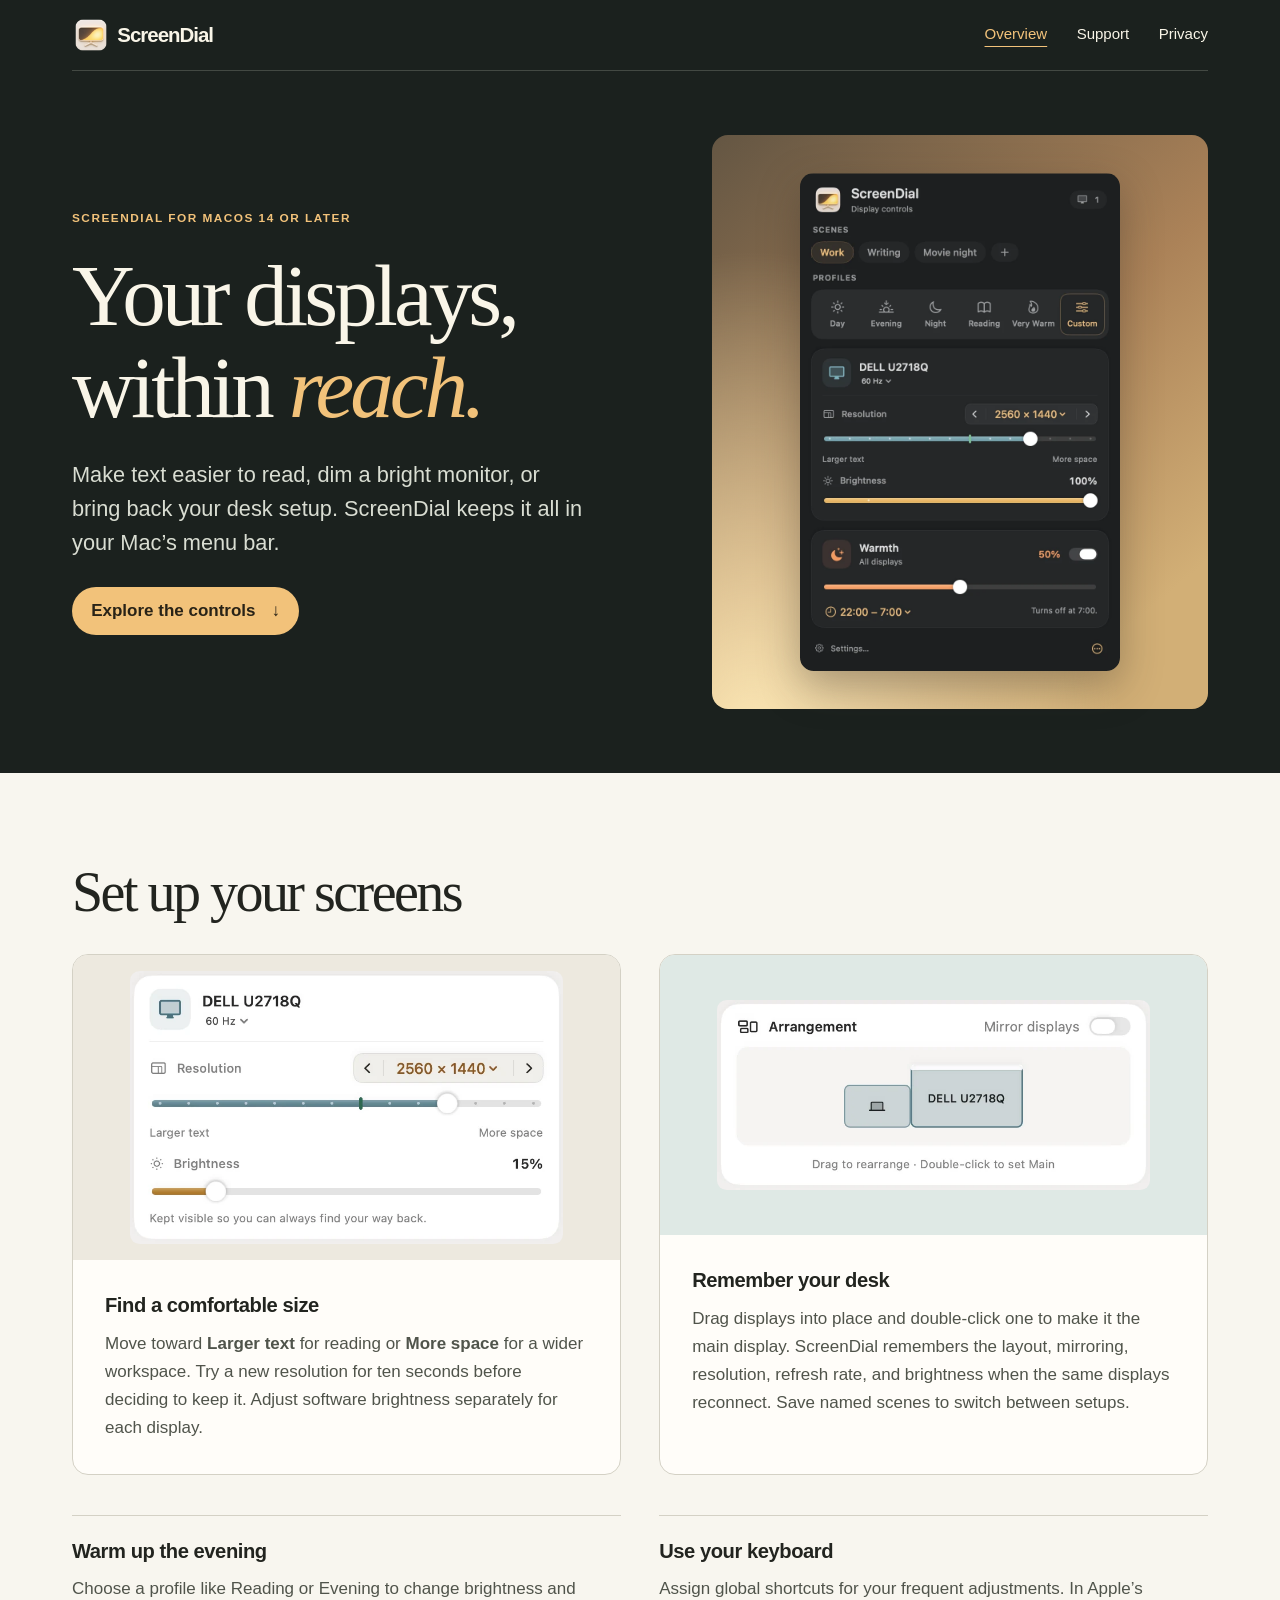
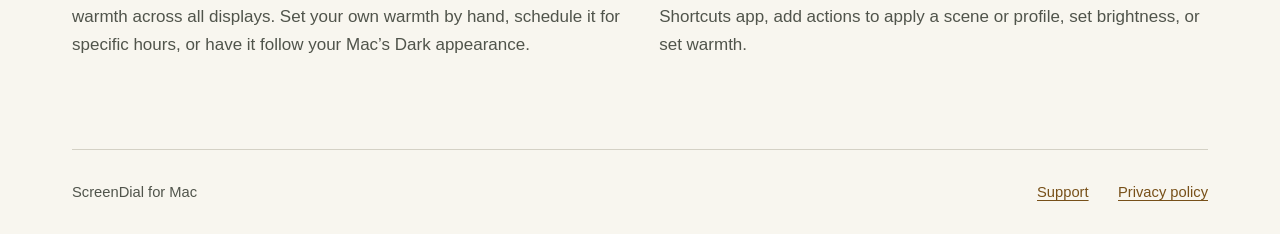
==== index.html @ d21a1fbb "Publish ScreenDial product, support and privacy pages Co-Authored-By: Claude Code <noreply@anthropic" ====
<!doctype html>
<html lang="en">
<head>
  <meta charset="utf-8">
  <meta name="viewport" content="width=device-width, initial-scale=1">
  <meta name="description" content="Adjust display scaling, brightness, and warmth from the Mac menu bar. Save a scene for each desk with ScreenDial for macOS 14 or later.">
  <meta name="referrer" content="no-referrer">
  <title>ScreenDial for Mac | Menu bar display controls</title>
  <link rel="icon" href="assets/screendial.png" type="image/png">
  <link rel="stylesheet" href="style.css">
</head>
<body>
  <a class="skip" href="#main">Skip to content</a>
  <header class="mast">
    <div class="wrap topbar">
      <a class="brand" href="index.html"><img src="assets/screendial.png" alt="" width="38" height="38">ScreenDial</a>
      <nav aria-label="Main navigation">
          <a href="index.html" aria-current="page">Overview</a>
          <a href="support.html">Support</a>
          <a href="privacy.html">Privacy</a>
      </nav>
    </div>
  </header>
  <main id="main" tabindex="-1">
    <div class="hero-band">
      <section class="hero wrap" aria-labelledby="product-title">
        <div class="headline">
          <p class="eyebrow">ScreenDial for macOS 14 or later</p>
          <h1 id="product-title">Your displays,<br>within <em>reach.</em></h1>
          <p class="lead">Make text easier to read, dim a bright monitor, or bring back your desk setup. ScreenDial keeps it all in your Mac’s menu bar.</p>
          <a class="button" href="#controls">Explore the controls <span aria-hidden="true">↓</span></a>
        </div>
        <div class="stage">
          <img src="assets/panel.webp" alt="ScreenDial panel showing saved scenes, five profiles, a resolution slider, and warmth scheduled from 10 pm to 7 am." width="800" height="1244" fetchpriority="high">
        </div>
      </section>
    </div>
    <section class="wrap controls" id="controls" aria-labelledby="controls-title">
      <h2 id="controls-title">Set up your screens</h2>
      <div class="cards">
        <article class="card">
          <div class="detail-image"><img src="assets/display-controls.webp" width="756" height="478" loading="lazy" alt="Resolution slider between Larger text and More space, above a separate brightness slider."></div>
          <div class="card-copy"><h3>Find a comfortable size</h3><p>Move toward <strong>Larger text</strong> for reading or <strong>More space</strong> for a wider workspace. Try a new resolution for ten seconds before deciding to keep it. Adjust software brightness separately for each display.</p></div>
        </article>
        <article class="card">
          <div class="detail-image desk"><img src="assets/arrangement.webp" width="756" height="332" loading="lazy" alt="Arrangement panel with a built-in screen next to an external monitor and a Mirror displays switch."></div>
          <div class="card-copy"><h3>Remember your desk</h3><p>Drag displays into place and double-click one to make it the main display. ScreenDial remembers the layout, mirroring, resolution, refresh rate, and brightness when the same displays reconnect. Save named scenes to switch between setups.</p></div>
        </article>
      </div>
      <div class="notes">
        <article><h3>Warm up the evening</h3><p>Choose a profile like Reading or Evening to change brightness and warmth across all displays. Set your own warmth by hand, schedule it for specific hours, or have it follow your Mac’s Dark appearance.</p></article>
        <article><h3>Use your keyboard</h3><p>Assign global shortcuts for your frequent adjustments. In Apple’s Shortcuts app, add actions to apply a scene or profile, set brightness, or set warmth.</p></article>
      </div>
    </section>
  </main>
  <footer class="wrap footer">
    <span>ScreenDial for Mac</span>
    <nav aria-label="Footer"><a href="support.html">Support</a><a href="privacy.html">Privacy policy</a></nav>
  </footer>
</body>
</html>
---- style.css ----
:root {
  color-scheme: light;
  --paper: #f8f6ef;
  --card: #fffdf9;
  --ink: #22241f;
  --muted: #50544b;
  --line: #d4d1c5;
  --night: #1b211e;
  --light: #f9f5e8;
  --gold: #f2c27a;
  --accent: #775019;
  --serif: 'Iowan Old Style', 'Palatino Linotype', Palatino, Georgia, serif;
}
* { box-sizing: border-box; }
body {
  margin: 0;
  font: 1.0625rem/1.65 -apple-system, BlinkMacSystemFont, 'Segoe UI', sans-serif;
  color: var(--ink);
  background: var(--paper);
}
a { color: var(--accent); text-underline-offset: .2em; }
a:hover { text-decoration-thickness: 2px; }
a:focus-visible { outline: 3px solid #127bb1; outline-offset: 4px; }
img { display: block; max-width: 100%; height: auto; }
h1, h2, h3, p { margin: 0; }
h1, h2 { font-family: var(--serif); font-weight: 500; line-height: 1.06; letter-spacing: -.045em; }
h1 { font-size: clamp(3.4rem, 6.8vw, 6.3rem); }
h2 { font-size: clamp(2.25rem, 4.5vw, 3.5rem); }
h3 { font-size: 1.26rem; letter-spacing: -.022em; line-height: 1.35; }
p { text-wrap: pretty; }
.wrap { width: min(71rem, calc(100% - 3rem)); margin-inline: auto; }
.skip { position: absolute; z-index: 5; top: -8rem; left: 1rem; padding: .6rem 1rem; background: var(--card); }
.skip:focus { top: .5rem; }
.mast, .hero-band, .page-intro { background: var(--night); color: var(--light); }
.topbar, .footer { display: flex; align-items: center; justify-content: space-between; gap: 1rem; }
.topbar { padding-block: .8rem; border-bottom: 1px solid #434943; }
nav { display: flex; align-items: center; gap: clamp(.8rem, 2.3vw, 2rem); }
.topbar a, .footer a, .toc a { display: inline-flex; align-items: center; min-height: 44px; }
.topbar a { color: inherit; text-decoration: none; }
.brand { gap: .46rem; font-size: 1.28rem; font-weight: 700; letter-spacing: -.05em; }
.topbar nav a { font-size: .94rem; }
.topbar nav a:hover, .topbar nav a[aria-current] { color: var(--gold); text-decoration: underline; text-underline-offset: .45em; }
.hero { display: grid; grid-template-columns: 1fr .88fr; align-items: center; gap: clamp(2rem, 6vw, 6rem); padding-block: clamp(2.5rem, 5vw, 5rem); }
.eyebrow { font-size: .74rem; font-weight: 700; text-transform: uppercase; letter-spacing: .125em; color: var(--gold); margin-bottom: 1.35rem; }
h1 em { color: var(--gold); }
.lead { margin-top: 1.5rem; font-size: clamp(1.125rem, 1.7vw, 1.36rem); line-height: 1.56; color: #d9ddd2; max-width: 43ch; }
.button { display: inline-flex; align-items: center; gap: 1rem; min-height: 46px; margin-top: 1.65rem; padding: .63rem 1.2rem; border-radius: 2rem; background: var(--gold); color: #292317; font-weight: 650; text-decoration: none; }
.button:hover { text-decoration: underline; }
.stage { display: grid; place-items: center; padding: clamp(1.4rem, 3vw, 2.4rem); border-radius: 1rem; background: radial-gradient(ellipse at 8% 105%, #fbe6b4 0%, transparent 57%), linear-gradient(140deg, #645643, #ab8258 50%, #d2af76 85%); }
.stage img { width: min(100%, 20rem); border-radius: .85rem; box-shadow: 0 .9rem 2.5rem #322a2459; }
.controls { padding-block: clamp(3.3rem, 7vw, 6rem); }
.cards, .notes { display: grid; grid-template-columns: 1fr 1fr; gap: clamp(1.25rem, 3vw, 2.5rem); margin-top: 2rem; }
.card { overflow: hidden; background: var(--card); border: 1px solid var(--line); border-radius: 1rem; }
.detail-image { aspect-ratio: 1.95; background: #ede9df; display: grid; place-items: center; padding: 1rem; }
.detail-image.desk { background: #dfe9e5; }
.detail-image img { width: 84%; max-height: 100%; object-fit: contain; border-radius: .6rem; }
.card-copy { padding: clamp(1.25rem, 3vw, 2rem); }
.card-copy p, .notes p { margin-top: .65rem; color: var(--muted); }
.notes { margin-top: 2.5rem; }
.notes article { padding-top: 1.35rem; border-top: 1px solid var(--line); }
.page-intro { padding-block: clamp(2.6rem, 6vw, 5rem); }
.page-intro .lead { max-width: 55ch; }
.reading-layout { display: grid; grid-template-columns: minmax(11rem, 1fr) minmax(0, 45rem); gap: clamp(2rem, 6vw, 6rem); align-items: start; padding-block: clamp(3rem, 6vw, 5rem); }
.toc { align-items: start; flex-direction: column; gap: 0; border-top: 1px solid var(--line); padding-top: .9rem; }
.toc strong { margin-bottom: .4rem; }
.reading section + section { margin-top: 2.75rem; padding-top: 2.5rem; border-top: 1px solid var(--line); }
.reading section { scroll-margin-top: 1rem; }
.reading p { color: var(--muted); margin-top: .8rem; }
.reading h2 { font-size: clamp(2.15rem, 3.8vw, 3rem); }
.reading h3 { margin-top: 1.7rem; }
.reading strong { color: var(--ink); }
.contact { padding: clamp(1.25rem, 3vw, 2.3rem); background: #eee9dc; border-radius: 1rem; }
.footer { border-top: 1px solid var(--line); padding-block: 1.25rem; color: var(--muted); font-size: .92rem; }
@media (max-width: 48rem) {
  .hero, .reading-layout { grid-template-columns: 1fr; }
  .hero { gap: 2rem; }
  .stage img { width: min(100%, 19rem); }
  .reading-layout { gap: 2.5rem; }
  .toc { border-top: 0; border-bottom: 1px solid var(--line); padding: 0 0 1rem; }
}
@media (max-width: 36rem) {
  .wrap { width: calc(100% - 2rem); }
  .topbar, .footer { flex-wrap: wrap; gap: .35rem 1rem; }
  .topbar nav { gap: .85rem; }
  .cards, .notes { grid-template-columns: 1fr; }
  .stage { padding: 1.3rem; }
  .brand { font-size: 1.1rem; }
  .brand img { width: 30px; }
}
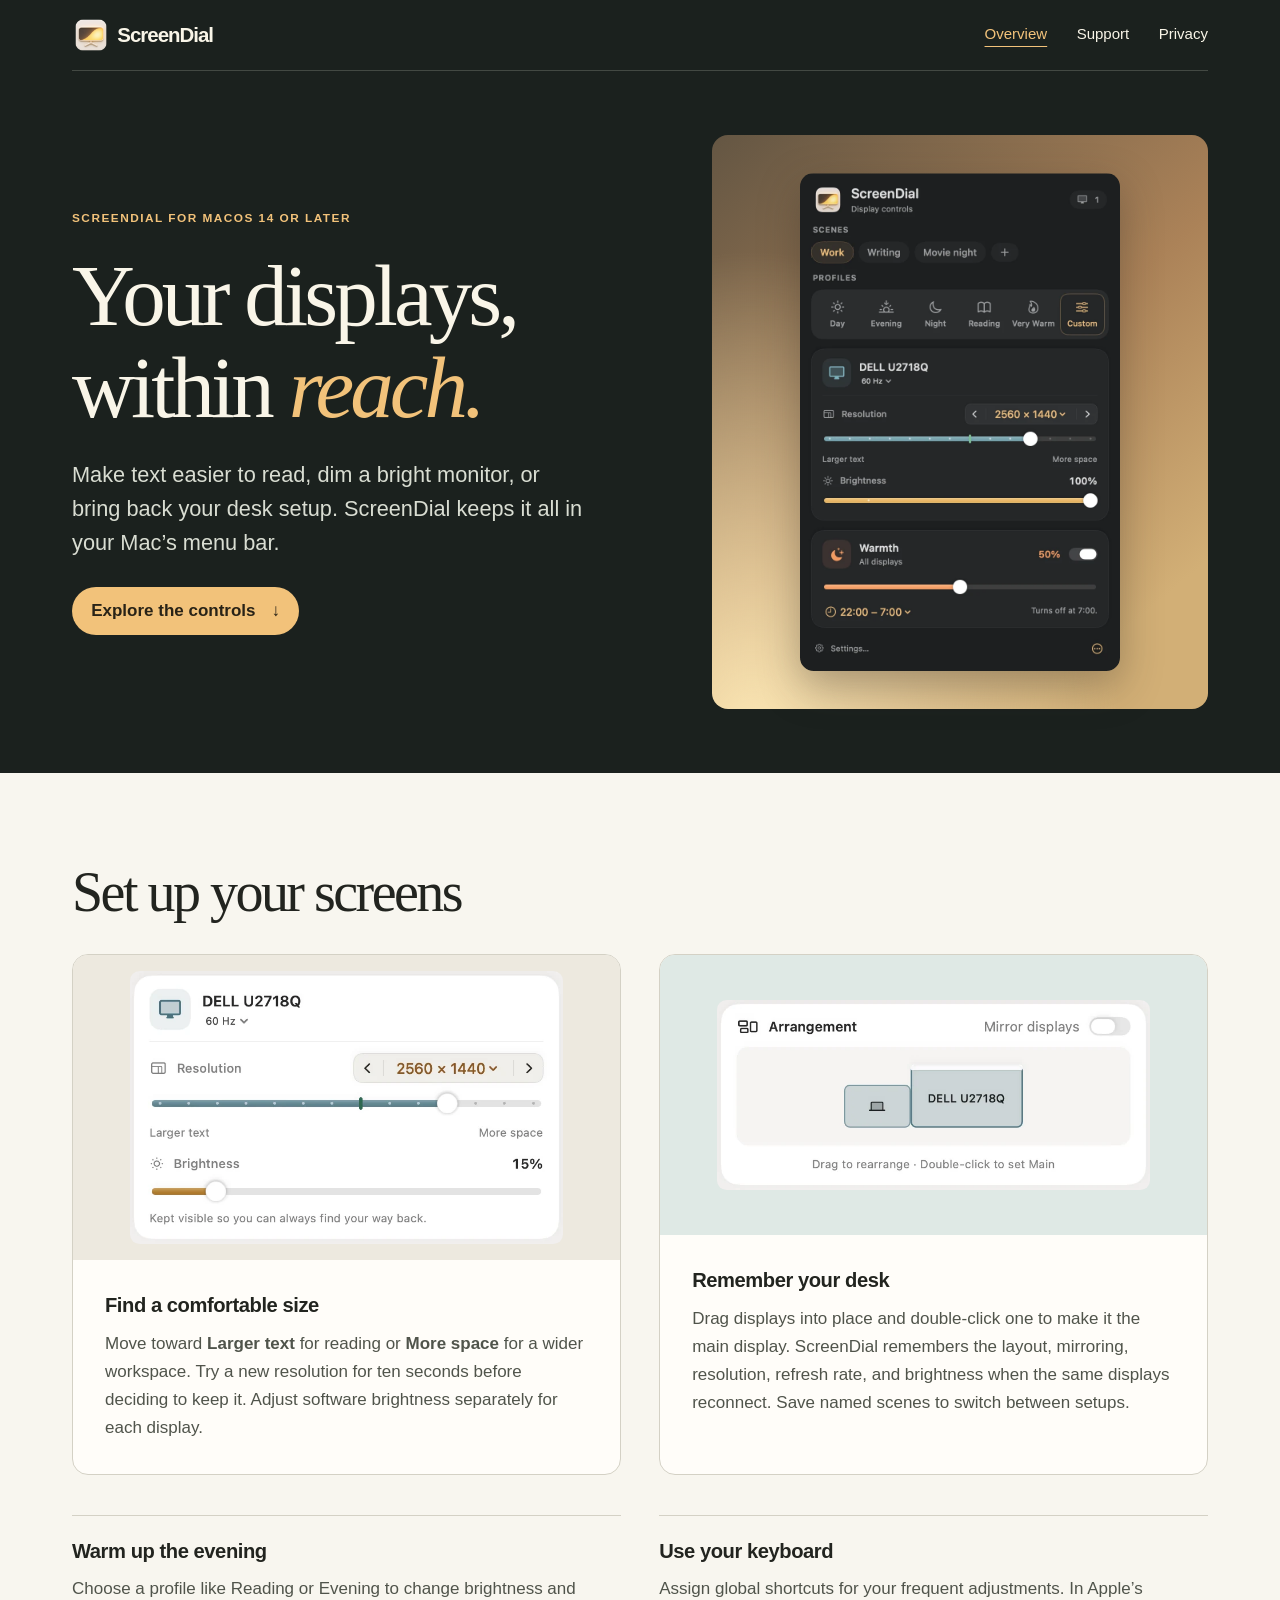
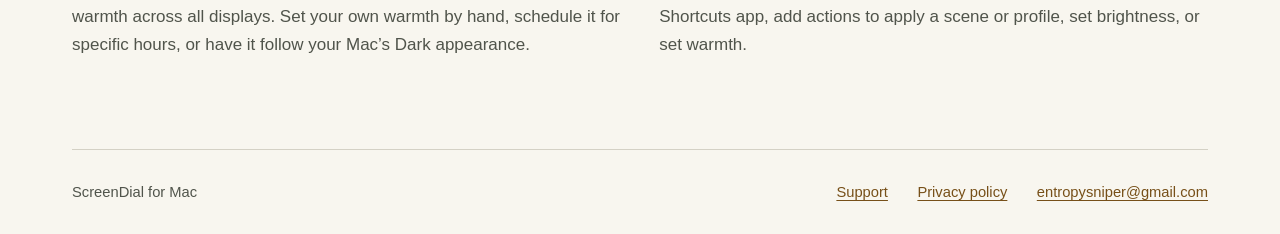
==== commit 4f4e9fcc: "Add a public support email to the ScreenDial site Co-Authored-By: Claude Code <noreply@anthropic.com" ====
--- a/index.html
+++ b/index.html
@@ -55,7 +55,7 @@
   </main>
   <footer class="wrap footer">
     <span>ScreenDial for Mac</span>
-    <nav aria-label="Footer"><a href="support.html">Support</a><a href="privacy.html">Privacy policy</a></nav>
+    <nav aria-label="Footer"><a href="support.html">Support</a><a href="privacy.html">Privacy policy</a><a href="mailto:entropysniper@gmail.com">entropysniper@gmail.com</a></nav>
   </footer>
 </body>
 </html>
